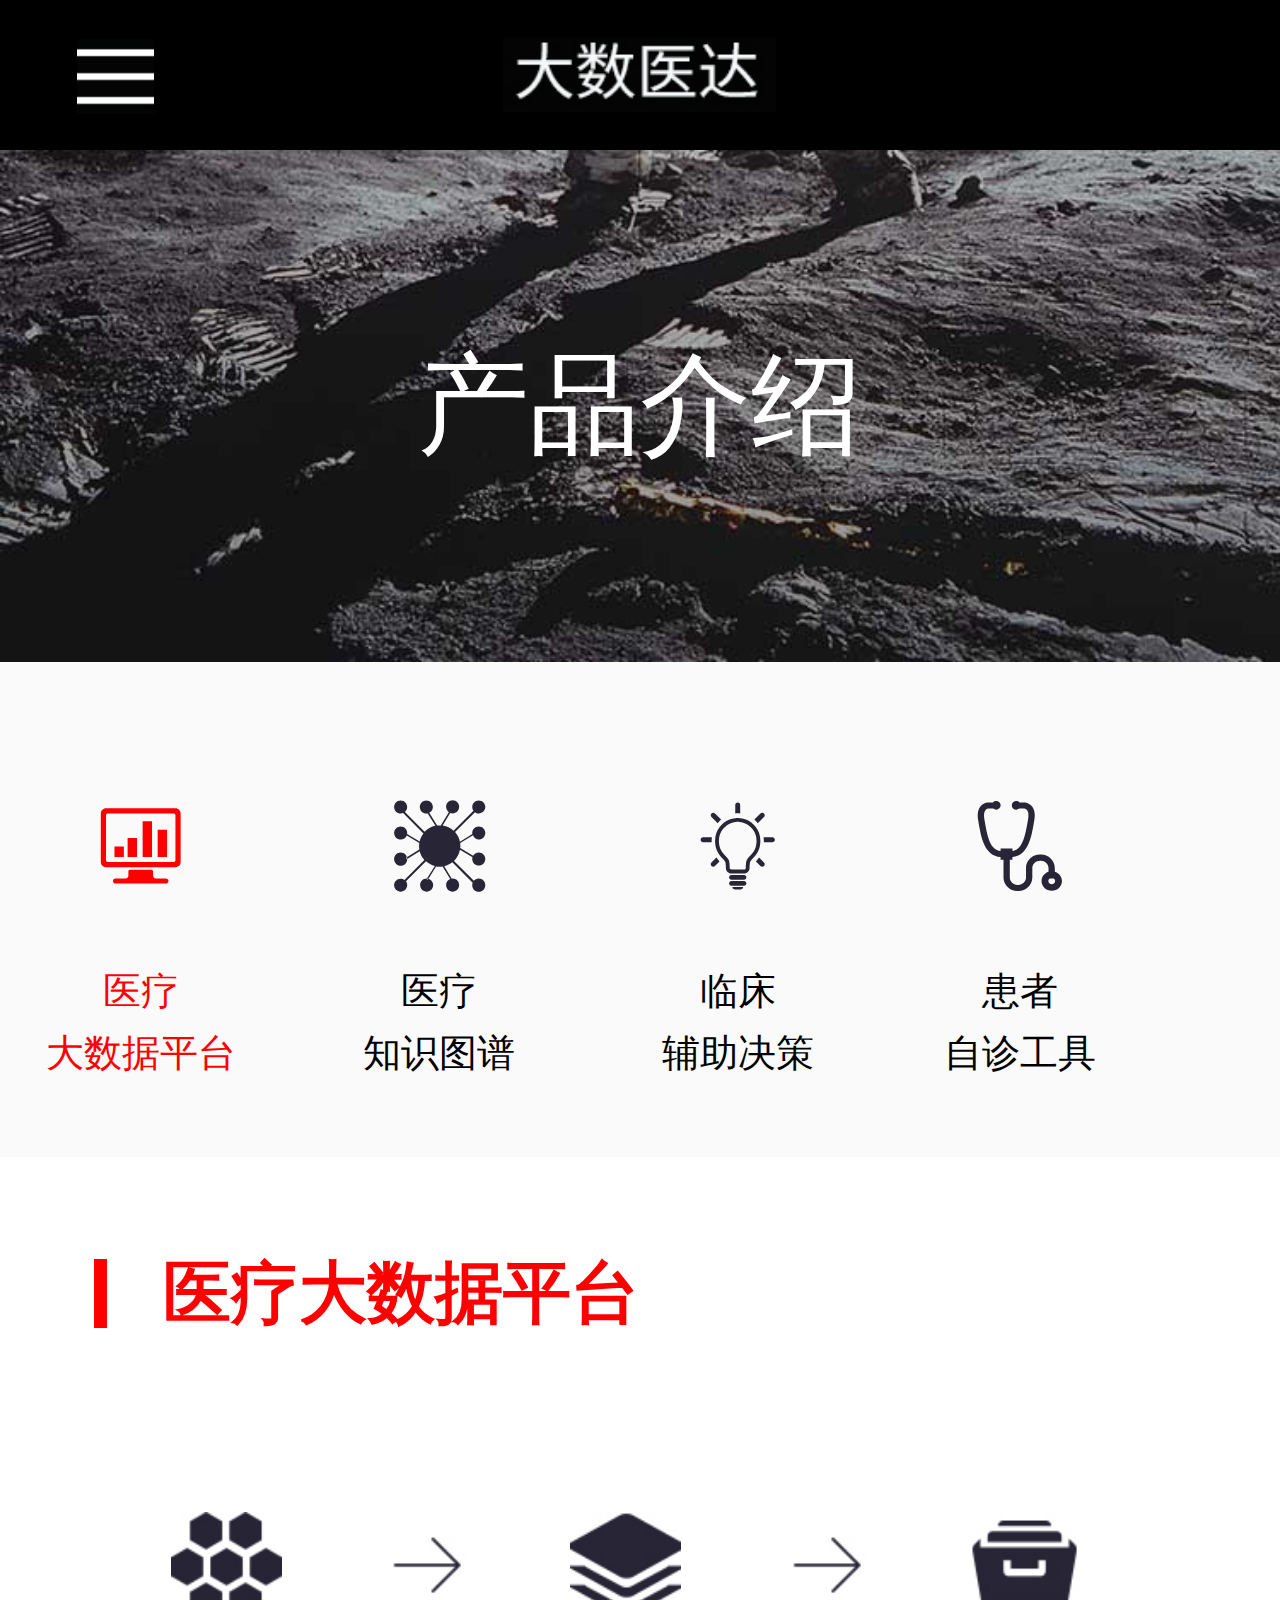
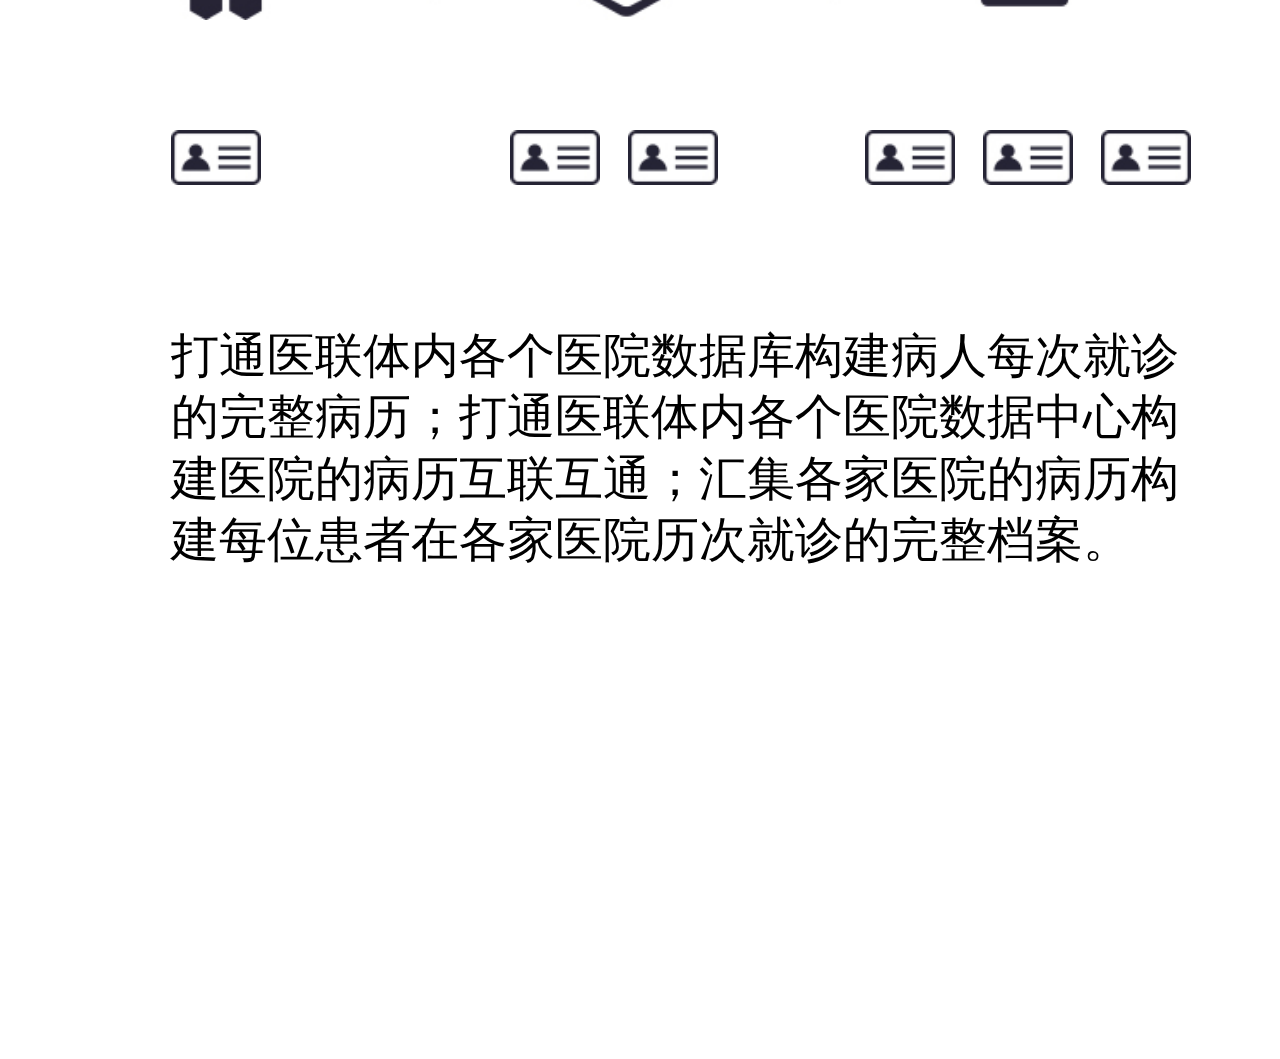
==== index2.html @ e1afa63d "aa" ====
<!DOCTYPE HTML>
<html>
<head>
<meta charset="utf-8">
<meta name="viewport" content="width=device-width, initial-scale=1.0, maximum-scale=1.0, user-scalable=0">
<meta name="apple-mobile-web-app-capable" content="yes">
<meta name="apple-mobile-web-app-status-bar-style" content="black">
<title>大数医达</title>
<link rel="stylesheet" href="css/swiper.min.css">
<link rel="stylesheet" href="css/index1.css" />
<script src="js/swiper.min.js"></script>
<script>
	(function(win,doc){
		win.addEventListener('resize',setFont,false);
		setFont();
		function setFont(){
			doc.documentElement.style.fontSize=doc.documentElement.clientWidth/75+'px';
		};
	})(window,document)
	window.onload=function(){
		var swiper = new Swiper('.swiper-container', {
        pagination: '.swiper-pagination',
        paginationClickable: true
		});
		var oSwip=document.getElementById("swip");
		var aDiv=oSwip.getElementsByTagName("div");
		var aA=document.getElementsByTagName("a");
		var oUl=document.getElementById('red');
		var aLi=oUl.getElementsByTagName('li');
		
		var oMenu=document.getElementById('menu');
		
		 for (var i = 0; i < aDiv.length; i++) {
			aDiv[i].index = i;
			aDiv[i].onmouseover = function() {
				for (var i = 0; i < aDiv.length; i++) {
					aLi[i].className = '';
					aA[i].className = '';
				}
				aLi[this.index].className = 'col';
				aA[this.index].className = 'active';
			};
		}
	};
</script>
</head>

<body>
    <!--标头-->
	<header>
    	<div class="menu" id="menu"></div>
        <div class="logo"></div>
    </header>
    <!--图片-->
    <section class="banner">产品介绍</section>
    <!--svg-->
    <section class="svg">
    	<ul id="red">
        	<li class="col">
                <a href="javascript:;" class="active">
                    <svg  class="intr-svg" viewBox="0 0 595.3 841.9">
                        <style type="text/css">
                            .st0{fill-rule:evenodd;clip-rule:evenodd;fill:#272536;color:#272536;}
                        </style>
                        <g>
                            <path class="st0" d="M407.7,650.2c0-8.6-6.2-15.6-13.8-15.6H200.1c-7.6,0-13.8,7-13.8,15.6v38.9c0,12.9-10.5,23.3-23.3,23.3H71.2
                                                c-12.9,0-23.3,10.5-23.3,23.3v0c0,12.9,10.5,23.3,23.3,23.3h451.6c12.9,0,23.3-10.5,23.3-23.3v0c0-12.9-10.5-23.3-23.3-23.3h-91.7
                                                c-12.9,0-23.3-10.5-23.3-23.3V650.2L407.7,650.2L407.7,650.2 M608.3,82.9H-14.3c-25.8,0-46.7,20.9-46.7,46.7v435.8
                                                c0,25.8,20.9,46.7,46.7,46.7h622.6c25.8,0,46.7-20.9,46.7-46.7V129.6C655,103.8,634.1,82.9,608.3,82.9L608.3,82.9L608.3,82.9
                                                 M608.3,549.8c0,8.6-7,15.6-15.6,15.6H1.3c-8.6,0-15.6-7-15.6-15.6V145.1c0-8.6,7-15.6,15.6-15.6h591.5c8.6,0,15.6,7,15.6,15.6
                                                V549.8L608.3,549.8L608.3,549.8 M448.8,520h84.2V274.8h-84.2V520L448.8,520L448.8,520 M314.1,520h84.2V199.4h-84.2V520L314.1,520
                                                L314.1,520 M61.5,520h84.2v-94.3H61.5V520L61.5,520L61.5,520 M179.4,520h84.2V350.3h-84.2V520L179.4,520L179.4,520 M179.4,520
                                                L179.4,520z"></path>
                        </g>
                        
                    </svg>
                </a>
                <p>医疗</p>
                <p>大数据平台</p>
            </li>
            <li class="">
                <a href="javascript:;" style="margin:0 17px" class="">
                    <svg version="1.1" class="intr-svg" x="0px" y="0px" viewBox="0 0 595.3 841.9" style="enable-background:new 0 0 595.3 841.9;" xml:space="preserve">
						<style type="text/css">
                            .st0{fill:#272536;color:#272536;}
                        </style>
                        <g>
                            <path class="st0" d="M179.7,713.9c-32.7,0-58.6,25.9-58.6,58.6c0,32.7,25.9,58.6,58.6,58.6s58.6-25.9,58.6-58.6
                                C238.3,741.1,212.4,713.9,179.7,713.9L179.7,713.9z M647.2,363.6c32.7,0,58.6-25.9,58.6-58.6s-25.9-58.6-58.6-58.6
                                c-32.7,0-58.6,25.9-58.6,58.6c0,4.1,0,6.8,1.4,9.5l-111.8,68.2c-6.8-32.7-21.8-61.3-43.6-85.9l178.6-178.6
                                c9.5,6.8,21.8,10.9,34.1,10.9c32.7,0,58.6-25.9,58.6-58.6c0-31.4-25.9-57.2-58.6-57.2c-32.7,0-58.6,25.9-58.6,58.6
                                c0,12.3,4.1,24.5,10.9,34.1L421,284.5c-27.3-24.5-60-40.9-98.1-46.3L391,125c6.8,2.7,13.6,4.1,21.8,4.1c32.7,0,58.6-25.9,58.6-58.6
                                s-25.9-58.6-58.6-58.6s-58.6,25.9-58.6,58.6c0,19.1,9.5,36.8,24.5,47.7l-72.2,118.6c-4.1,0-6.8,0-10.9,0c-6.8,0-13.6,0-21.8,1.4
                                l-70.9-114.5c19.1-9.5,32.7-30,32.7-51.8c0-32.7-25.9-58.6-58.6-58.6s-58.6,25.9-58.6,58.6s25.9,58.6,58.6,58.6
                                c4.1,0,8.2,0,12.3-1.4l69.5,111.8c-38.2,6.8-72.2,27.3-98.1,53.2L-15.2,115.5C-3,104.6,5.2,89.6,5.2,71.9
                                c0-32.7-27.3-58.6-58.6-58.6c-32.7,0-58.6,25.9-58.6,58.6s25.9,58.6,58.6,58.6c8.2,0,15-1.4,21.8-4.1L151.1,309
                                c-16.4,20.4-28.6,45-34.1,72.2L3.9,313.1l0,0c0-2.7,1.4-5.5,1.4-8.2c0-32.7-25.9-58.6-58.6-58.6s-58.6,25.9-58.6,58.6
                                s25.9,58.6,58.6,58.6c24.5,0,45-15,54.5-36.8l113.1,68.2c-1.4,9.5-2.7,17.7-2.7,27.3c0,10.9,1.4,21.8,2.7,31.4L-5.5,527.1l6.8,12.3
                                L117,468.5c8.2,30,21.8,55.9,42.3,79.1L-19.3,726.1c-9.5-6.8-21.8-10.9-34.1-10.9c-32.7,0-58.6,25.9-58.6,58.6
                                c0,31.4,25.9,57.2,58.6,57.2s58.6-25.9,58.6-58.6c0-12.3-4.1-24.5-10.9-34.1l179.9-179.9c21.8,20.4,49.1,34.1,79.1,42.3
                                l-73.6,117.9l10.9,6.8l73.6-120.6c10.9,1.4,20.4,2.7,31.4,2.7c9.5,0,19.1-1.4,27.3-2.7L391,718c-21.8,8.2-36.8,30-36.8,54.5
                                c0,32.7,25.9,58.6,58.6,58.6s58.6-25.9,58.6-58.6c0-32.7-25.9-58.6-58.6-58.6c-2.7,0-5.5,0-8.2,1.4l0,0l-66.8-113.1
                                c27.3-6.8,51.8-17.7,72.2-34.1l182.6,182.7c-2.7,6.8-4.1,15-4.1,21.8c0,32.7,25.9,58.6,58.6,58.6c32.7,0,58.6-25.9,58.6-58.6
                                c0-32.7-25.9-58.6-58.6-58.6c-17.7,0-32.7,8.2-43.6,20.4L425,555.8c27.3-25.9,46.3-60,53.2-99.5L591.3,523c-1.4,5.5-2.7,9.5-2.7,15
                                c0,32.7,25.9,58.6,58.6,58.6c32.7,0,58.6-25.9,58.6-58.6c0-32.7-25.9-58.6-58.6-58.6c-21.8,0-40.9,12.3-50.4,30l-115.9-69.5
                                c1.4-6.8,1.4-13.6,1.4-20.4c0-8.2-1.4-16.4-1.4-24.5l114.5-69.5C603.6,348.6,624.1,363.6,647.2,363.6L647.2,363.6z M-53.4,598
                                c32.7,0,58.6-25.9,58.6-58.6c0-32.7-25.9-58.6-58.6-58.6s-58.6,25.9-58.6,58.6C-112,570.7-86.1,598-53.4,598L-53.4,598z"></path>
                        </g>
                    </svg>
                </a>
                <p>医疗</p>
                <p>知识图谱</p>
            </li>
            <li class="">
                <a href="javascript:;" class="">
                    <svg version="1.1" class="intr-svg" viewBox="0 0 595.3 841.9">
                        <style type="text/css">
                            .st0{fill-rule:evenodd;clip-rule:evenodd;fill:#272536;color:#272536;}
                        </style>
                        <g>
                            <path class="st0" d="M117.6,216.9c9.2-11.7,19.4-22.5,30.5-32.2c0,0,0,0,0,0l-55.2-55.2c-8.7-8.7-22.7-8.7-31.4,0
                                            c-8.7,8.7-8.7,22.7,0,31.4L117.6,216.9L117.6,216.9L117.6,216.9z M297,128.1c0.2,0,0.4,0,0.6,0c7.3,0,14.5,0.5,21.5,1.2
                                            c0,0,0,0,0,0V54.6C319.2,43,310.6,33,299,32c-13.2-1.1-24.1,9.2-24.1,22.1v75.1c0,0,0,0,0,0c7.1-0.7,14.3-1.2,21.5-1.2
                                            C296.6,128.1,296.8,128.1,297,128.1L297,128.1L297,128.1z M476.6,216.8l56-56c8.7-8.7,8.7-22.7,0-31.4c-8.6-8.7-22.7-8.7-31.4,0
                                            l-55.2,55.2c0,0,0,0,0,0C457.1,194.4,467.3,205.2,476.6,216.8L476.6,216.8L476.6,216.8z M63,374.3c0-10.7,0.9-21.2,2.1-31.6
                                            c0,0,0,0,0,0h-78.9c-12.2,0-22.2,9.9-22.2,22.2c0,12.3,9.9,22.2,22.2,22.2h77.1c0,0,0,0,0,0C63.1,382.9,63,378.6,63,374.3L63,374.3
                                            L63,374.3z M607.9,342.7H529c0,0,0,0,0,0c1.3,10.4,2.1,20.8,2.1,31.6c0,4.3-0.1,8.6-0.2,12.8c0,0,0,0,0,0h76.5
                                            c11.6,0,21.6-8.7,22.6-20.2C631.1,353.8,620.8,342.7,607.9,342.7L607.9,342.7L607.9,342.7z M488.2,524.7c-9,13.2-18.6,24.7-27.7,35
                                            c0,0,0,0,0,0l40.6,40.6c8.7,8.7,22.8,8.7,31.4,0c8.7-8.7,8.7-22.7,0-31.4L488.2,524.7L488.2,524.7L488.2,524.7z M61.5,569
                                            c-8.7,8.7-8.7,22.7,0,31.4c8.7,8.7,22.8,8.7,31.4,0l40.6-40.7c0,0,0,0,0,0c-9.2-10.3-18.7-21.7-27.7-34.9c0,0,0,0,0,0L61.5,569
                                            L61.5,569L61.5,569z M500.3,374.3c0-46-15.3-88.6-41.2-122.7c-22.7-30-53.4-53.4-89.1-67.2l0.2-1l-15.2-4.5
                                            c-11.8-3.4-24-5.8-36.5-7.1l-1.8-0.2h-0.1l-0.1,0c-6.1-0.6-12.4-1-19.1-1h-1c-6.6,0-13,0.4-19.1,1l-0.1,0l-1.8,0.2
                                            c-12.4,1.3-24.6,3.7-36.4,7.1l-14.7,4.3l0.2,1c-35.8,13.8-66.8,37.3-89.6,67.4c-25.8,34.1-41.1,76.7-41.1,122.7
                                            c0,33,5.7,60.2,14.6,82.6c13.3,33.7,33.7,56.4,50,73.7c8.2,8.6,15.4,16,20.3,22.2c5,6.3,7.4,11.2,8.1,15.1
                                            c3.6,18.9,3.9,42.6,3.9,48.7v1.7c0,27.3,22.1,49.3,49.3,49.3h114c27.3,0,49.3-22.1,49.3-49.3v-1.7c0-6,0.4-29.8,3.9-48.7
                                            c0.5-2.6,1.6-5.6,3.9-9.3c3.9-6.4,11.3-14.3,20.4-23.9c13.7-14.4,31.1-32.5,44.9-58.2C490.4,450.9,500.3,417.6,500.3,374.3
                                            L500.3,374.3L500.3,374.3z M453.7,444.3c-10.9,27.5-27.2,46.1-43,62.7c-7.9,8.3-15.6,16.1-22.3,24.6c-6.6,8.5-12.6,18.1-14.9,30
                                            c-4.3,23.2-4.5,48-4.5,55.1v1.6c0,8.2-6.7,14.9-14.9,14.9H240c-4.2,0-7.8-1.6-10.6-4.4c-2.7-2.7-4.3-6.3-4.3-10.5
                                            c0-0.2,0-0.8,0-1.7c0-7.2-0.2-31.9-4.5-55c-1.5-7.8-4.7-14.9-8.5-21.1c-6.9-10.9-15.6-19.9-24.7-29.5
                                            c-13.7-14.3-28.2-29.7-39.5-50.7c-11.3-21-19.6-47.8-19.6-86c0-38.4,12.7-73.6,34.2-101.9c21.5-28.4,51.7-49.8,86.5-60.2l4.3-1.3
                                            c8.4-2.2,17.1-3.9,25.9-4.8h0.1l1.6-0.2c5.2-0.5,10.3-0.8,15.3-0.9l0.9,0.1l0.9-0.1c5,0,10.1,0.3,15.3,0.8h-0.1l1.7,0.2h0
                                            c8.9,0.9,17.5,2.6,25.9,4.8l4.4,1.3c34.9,10.4,65.1,31.8,86.5,60.2c21.4,28.4,34.1,63.6,34.1,101.9
                                            C465.8,403.4,460.9,425.9,453.7,444.3L453.7,444.3L453.7,444.3z M318.4,171.8L318.4,171.8L318.4,171.8L318.4,171.8z M275.6,171.8
                                            L275.6,171.8C275.6,171.8,275.6,171.8,275.6,171.8L275.6,171.8L275.6,171.8z M353.6,681.2H240.5c-11.7,0-21.2,9.5-21.2,21.2
                                            c0,11.7,9.5,21.2,21.2,21.2h113.1c11.7,0,21.2-9.5,21.2-21.2C374.8,690.6,365.3,681.2,353.6,681.2L353.6,681.2z M353.6,734.7H241
                                            c-11.9,0-22,9.8-21.7,21.7c0.3,11.5,9.7,20.7,21.2,20.7h113.1c11.7,0,21.2-9.5,21.2-21.2C374.8,744.2,365.3,734.7,353.6,734.7
                                            L353.6,734.7z M306.9,788.6h-58.2c0,0,0,0,0,0c0,0.6-0.1,1.2-0.1,1.9c0,11.7,18,21.2,34.6,21.2h27.6c16.7,0,34.6-9.5,34.6-21.2
                                            c0-0.7-0.1-1.3-0.1-1.9c0,0,0,0,0,0H306.9L306.9,788.6L306.9,788.6z"></path>
                        </g>
                    </svg>
                </a>
                <p class="">临床</p>
                <p class="">辅助决策</p>
            </li>
            <li class="">
                <a href="javascript:;" class="">
                    <svg class="intr-svg" viewBox="0 0 595.3 841.9">
                        <style type="text/css">
                            .st0{fill-rule:evenodd;clip-rule:evenodd;fill:#272536;color:#272536;}
                        </style>
                        <g>
                            <path class="st0" d="M611.7,651.5v-32.6c0-66.4-56.2-120.5-125.2-120.5h-8.1c-69,0-125.2,54.1-125.2,120.5v85.5
                                            c0,36.4-30.8,66.1-68.6,66.1h-8.1c-37.8,0-68.6-29.6-68.6-66.1V544.3h23.4V520c141.1-12.6,170.1-178.6,191.3-300.6
                                            c1.7-9.6,3.3-19,5-28.2c9.9-54.9,2.6-97.4-21.9-126.3c-26.9-31.8-63.4-33.9-67.5-34l-43.6,0c-7.2-7.3-17.4-12-28.8-12
                                            c-22,0-39.8,17.1-39.8,38.3c0,21.1,17.8,38.3,39.8,38.3c10.4,0,19.7-3.9,26.8-10.1h43.9c1.6,0.2,15.2,2,25.3,14
                                            c13.5,15.9,16.9,44.5,10.1,82.6c-1.7,9.3-3.3,18.8-5,28.5c-23.8,136.7-49.2,242.8-135.5,254.8v-22h-106v22.6
                                            C35.2,457.1,9.2,349.6-15,210.4c-1.7-9.7-3.4-19.3-5-28.5c-6.8-37.6-3.5-65.9,9.5-82c10.3-12.7,24.4-14.5,25.9-14.6h43.9
                                            c7.1,6.2,16.4,10.1,26.8,10.1c22,0,39.7-17.1,39.7-38.3C125.8,36,108,18.9,86,18.9c-11.3,0-21.5,4.6-28.8,12H14.6l-0.9,0
                                            C9.6,31-27,33.1-53.8,64.9c-24.4,28.9-31.8,71.4-21.9,126.3c1.7,9.2,3.3,18.6,5,28.2c21.5,123.3,50.8,291.7,196.1,300.9v23.9h26.1
                                            v160.2c0,66.4,56.2,120.5,125.2,120.5h8.1c69,0,125.2-54.1,125.2-120.5v-85.5c0-36.4,30.8-66.1,68.6-66.1h8.1
                                            c37.8,0,68.6,29.6,68.6,66.1V652c-36.3,11.7-62.6,44.6-62.6,83.5c0,48.7,41,88.1,91.5,88.1c50.6,0,91.5-39.4,91.5-88.1
                                            C675.7,696.1,648.8,662.8,611.7,651.5L611.7,651.5 M584.1,764.7c-16.7,0-30.3-13-30.3-29.1c0-9.6,4.9-18,12.3-23.3h36
                                            c7.4,5.3,12.3,13.7,12.3,23.3C614.4,751.7,600.9,764.7,584.1,764.7L584.1,764.7 M584.1,764.7L584.1,764.7z"></path>
                        </g>
                    </svg>
                </a>
               <p class="">患者</p>
                <p class="">自诊工具</p> 
            </li>
        </ul>
    </section>
    <!--结尾-->
    <footer>
    	<div class="swiper-container">
        	<div id="swip" class="swiper-wrapper">
            	<div class="swiper-slide">
                	<h3>医疗大数据平台</h3>
                    <ul class="swipul swipult1">
                    	<li class="i1 swipli"></li>
                        <li class="i2 swipli"></li>
                        <li class="i3 swipli"></li>
                        <li class="i2 swipli"></li>
                        <li class="i4 swipli"></li>
                    </ul>
                    <ul class="swipul swipult2">
                    	<li class="i5 r1"></li>
                        <li class="i5 r"></li>
                        <li class="i5 r2"></li>
                        <li class="i5 r"></li>
                        <li class="i5 r"></li>
                        <li class="i5"></li>
                    </ul>
                    <p class="swipp">打通医联体内各个医院数据库构建病人每次就诊的完整病历；打通医联体内各个医院数据中心构建医院的病历互联互通；汇集各家医院的病历构建每位患者在各家医院历次就诊的完整档案。</p>
                </div>
                <div class="swiper-slide">Slide 2</div>
                <div class="swiper-slide">Slide 3</div>
                <div class="swiper-slide">Slide 4</div>
            </div>
        </div>
    </footer>
</body>
</html>
---- css/index1.css ----
*{
	padding:0;
	margin:0;
	list-style: none;
	text-decoration: none;
}
img{
	display: block;
	width:100%;
}
i{
	font-style: normal;
}
input{
	outline-style: none;
}
.clearfix:after{
	content: "";
	display: block;
	clear: both;
}
/*头部*/
header{
	width:75rem;
	height:8.8rem;
	background:black;
	position:relative;
}
.menu{
	width:4.5rem;
	height:4.4rem;
	background:url(../img/gongneng.png) no-repeat;
	background-size:4.5rem 4.4rem;
	position:absolute;
	left:4.5rem;
	top:2.3rem;
}
.logo{
	width:16rem;
	height:4.4rem;
	background:url(../img/dashu.png) no-repeat;
	background-size:16rem 4.4rem;
	position:absolute;
	left:50%;
	top:50%;
	transform: translate(-50%,-50%);			
}
/*banner*/
.banner{
	width:75rem;
	height:30rem;
	background:url(../img/banner.jpg) bottom no-repeat;
	background-size:75rem 80rem;
	font-size:6.5rem;
	color:#FFF;
	line-height:30rem;
	text-align:center;
}
/*svg*/
.svg{
	width:75rem;
	height:29rem;
	background:#fafafa;
	overflow: hidden;	
}
.svg ul{
	overflow: hidden;
	padding-top:8rem;	
}
.svg ul li{
	float:left;	
	text-align:center;
	font-size:2.2rem;
}
p{
	height:3.6rem;
	line-height:3.6rem;	
}
.active .intr-svg .st0 {
	fill:red;
}
.col{
	color:red;	
}
.intr-svg {
	width: 16.5rem;
	height: 5.5rem;
	margin-bottom: 3.5rem;
}
/*尾巴*/
.swiper-container {
	width: 75rem;
	height: 82rem;
	padding-top:6rem;
	overflow:hidden;
}
.swiper-slide {
	background: #fff;
	
	/* Center slide text vertically */
   /* display: -webkit-box;
	display: -ms-flexbox;
	display: -webkit-flex;
	display: flex;
	-webkit-box-pack: center;
	-ms-flex-pack: center;
	-webkit-justify-content: center;
	justify-content: center;
	-webkit-box-align: center;
	-ms-flex-align: center;
	-webkit-align-items: center;
	align-items: center;*/
}
h3{
	height:4rem;
	line-height:4rem;
	border-left:0.8rem solid red;
	margin-left:5.5rem;	
	font-size:4rem;
	color:red;
	padding-left:3.3rem;
}
.swipul{
	margin-left:10rem;
	overflow:hidden;
}
.swipult1{
	margin-top:10.8rem;
}
.swipult2{
	margin-top:6.5rem;
}
.i1{
	background:url(../img/i1.png) no-repeat;
	
}
.i2{
	background:url(../img/i2.png) no-repeat;
}
.i3{
	background:url(../img/i3.png) no-repeat;
}
.i4{
	background:url(../img/i4.png) no-repeat;
}
.i5{
	width:5.3rem;
	height:3.2rem;
	background:url(../img/i5.png) no-repeat;
	background-size:5.3rem 3.2rem;
	float:left;
	padding-left:0.6rem;
}
.swipli{
	width:6.5rem;
	height:6.3rem;
	float:left;	
	padding-right:5.2rem;
	background-size:6.5rem 6.3rem;	
}
.r{
	padding-right:1rem;	
}
.r1{
	padding-right:14rem;	
}
.r2{
	padding-right:8rem;	
}
.swipp{
	margin-left:10rem;
	margin-top:8.2rem;
	font-size:2.8rem;
	width:59.6rem;
}
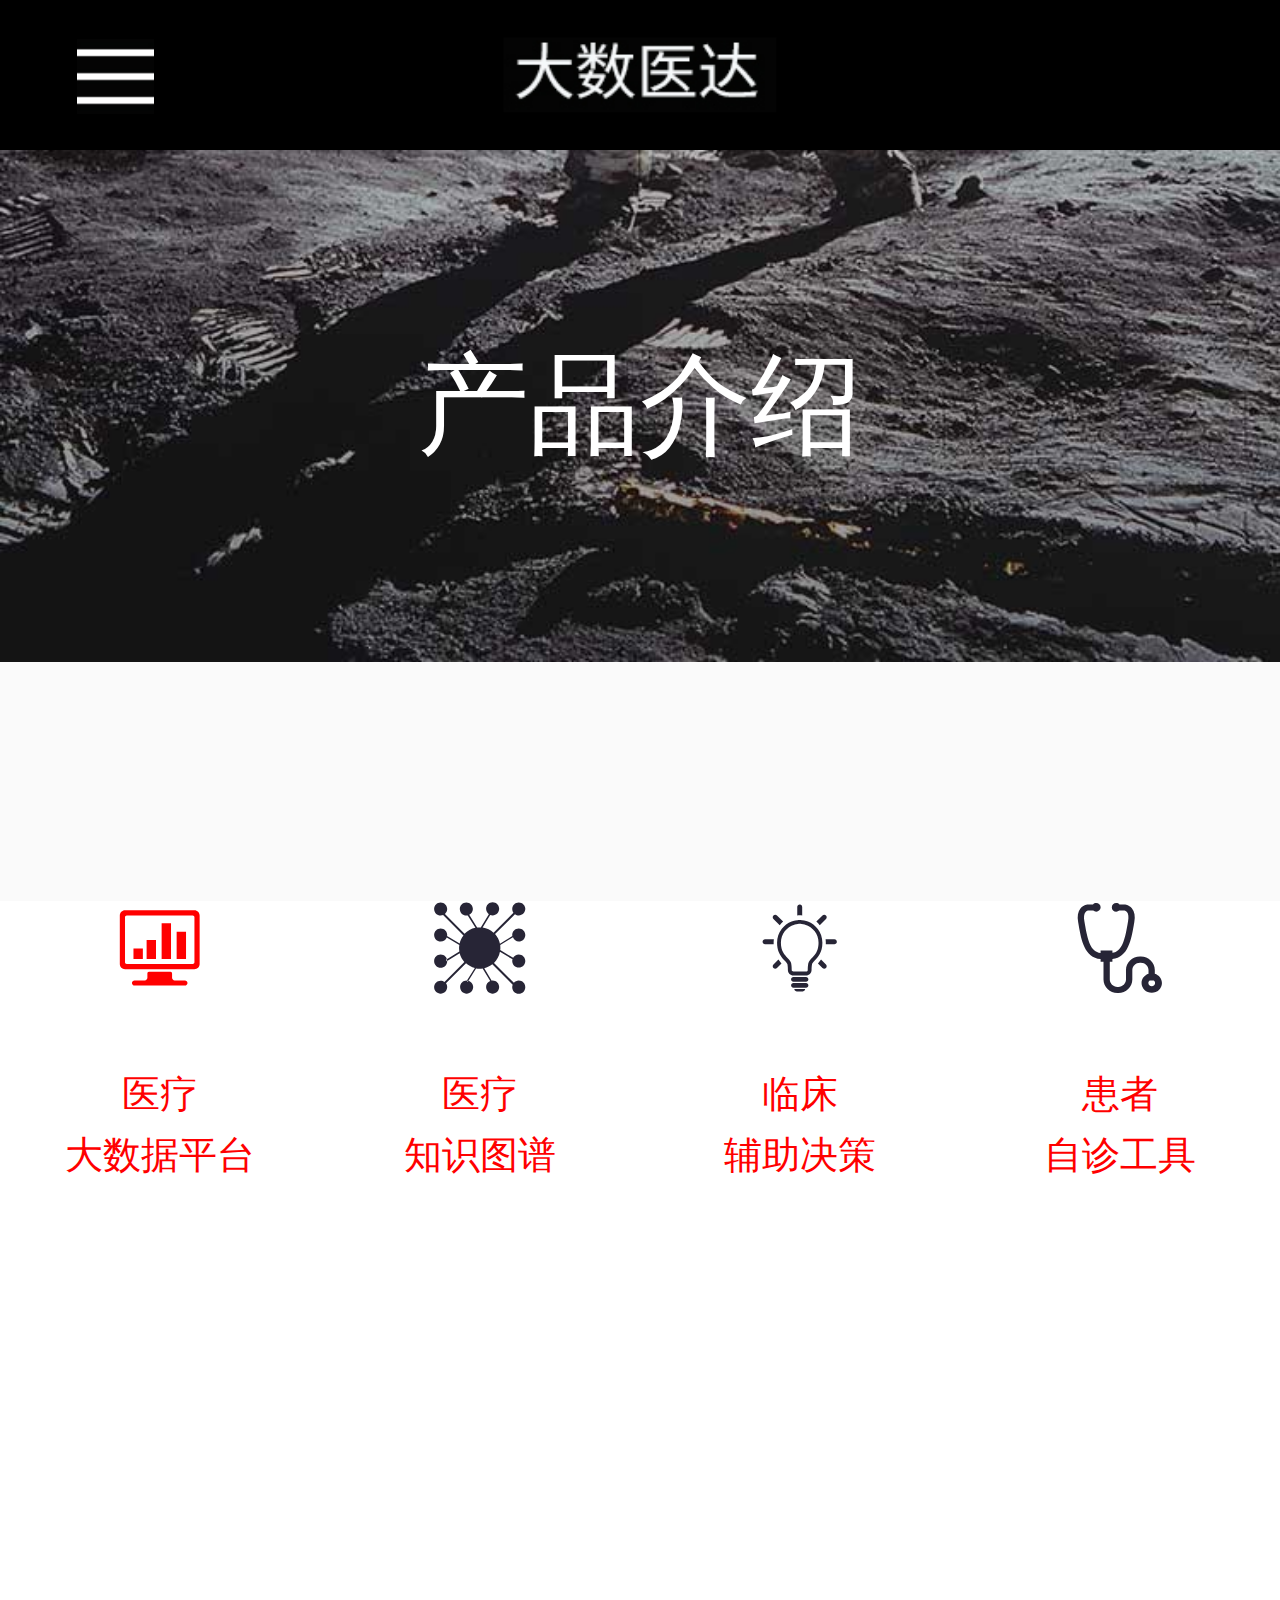
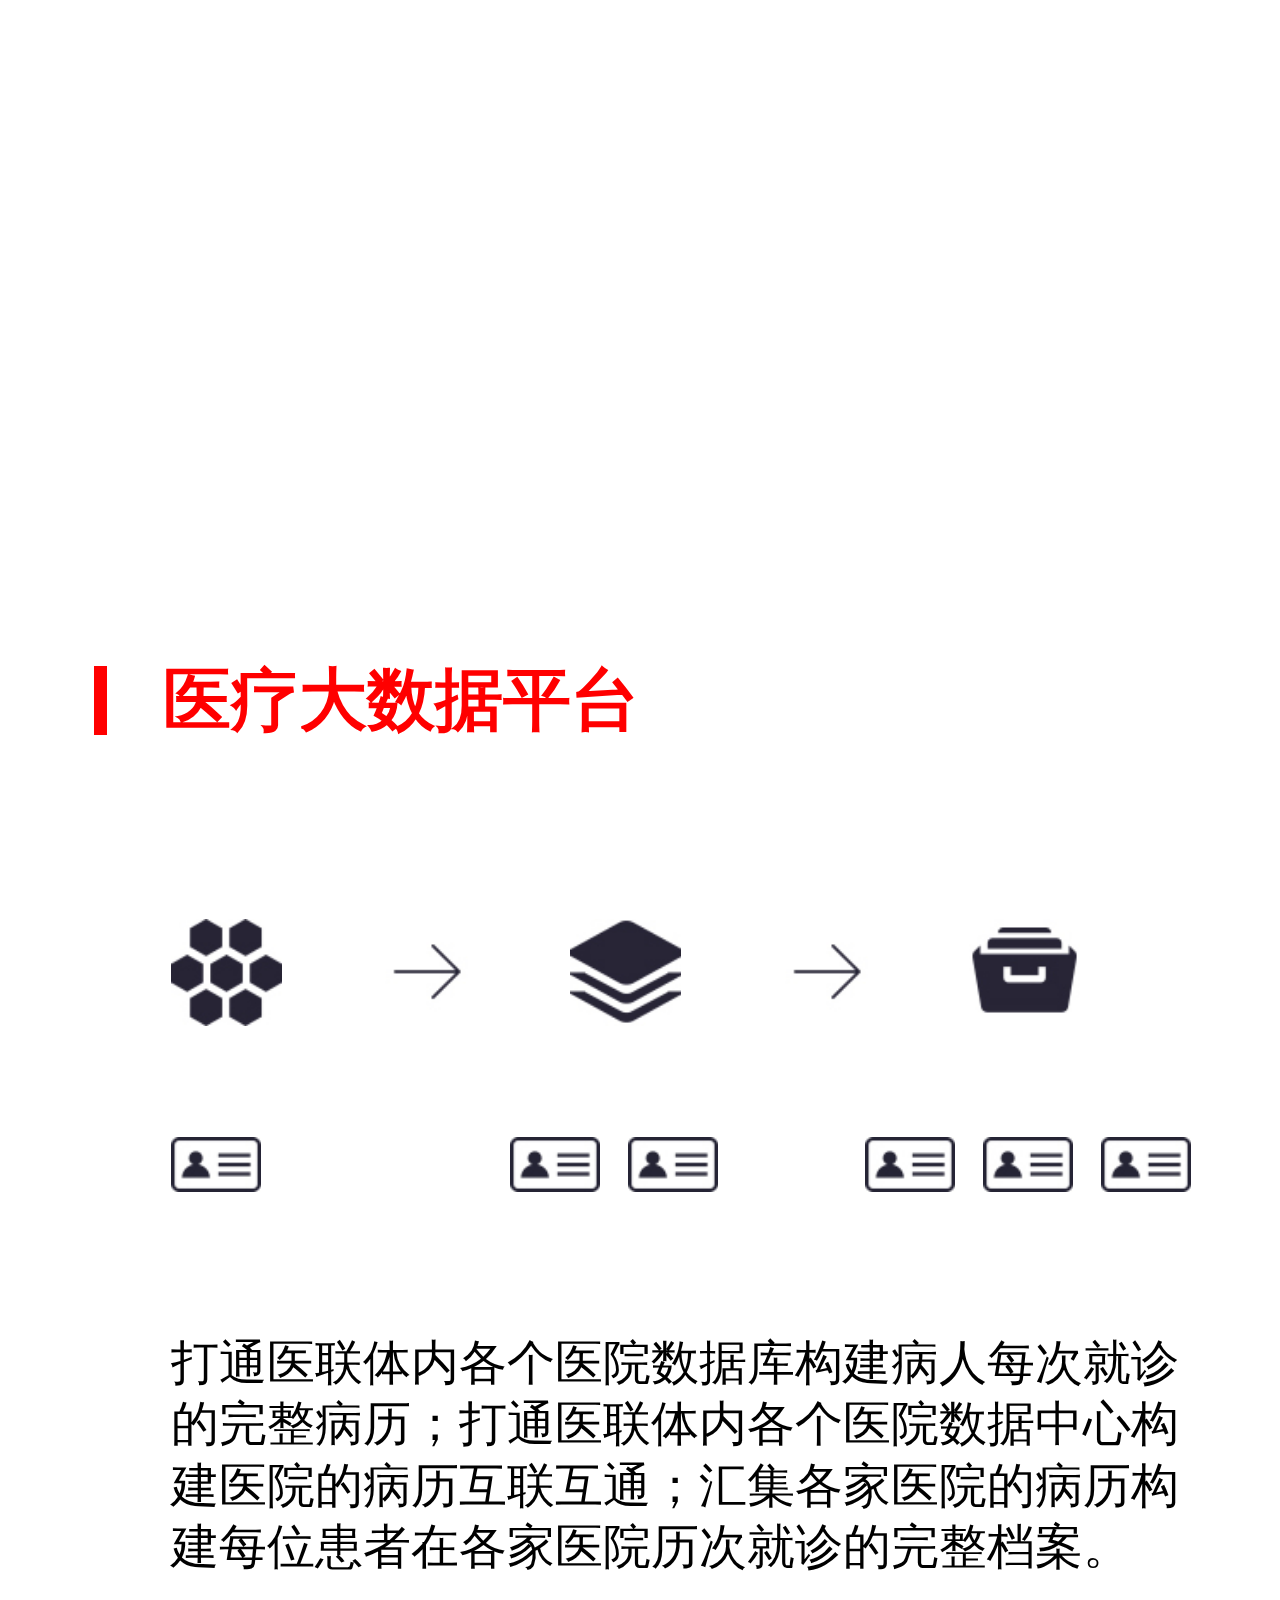
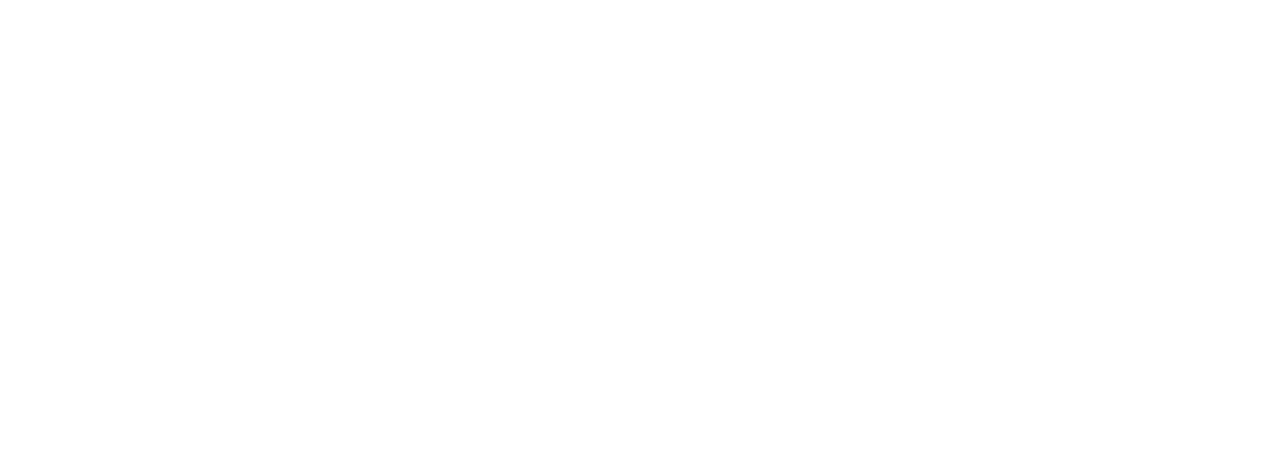
==== commit aeeaef59: "aa" ====
--- a/index2.html
+++ b/index2.html
@@ -9,6 +9,7 @@
 <link rel="stylesheet" href="css/swiper.min.css">
 <link rel="stylesheet" href="css/index1.css" />
 <script src="js/swiper.min.js"></script>
+<script src="js/jquery.min.js"></script>
 <script>
 	(function(win,doc){
 		win.addEventListener('resize',setFont,false);
@@ -18,29 +19,23 @@
 		};
 	})(window,document)
 	window.onload=function(){
-		var swiper = new Swiper('.swiper-container', {
-        pagination: '.swiper-pagination',
-        paginationClickable: true
-		});
-		var oSwip=document.getElementById("swip");
-		var aDiv=oSwip.getElementsByTagName("div");
-		var aA=document.getElementsByTagName("a");
-		var oUl=document.getElementById('red');
-		var aLi=oUl.getElementsByTagName('li');
-		
-		var oMenu=document.getElementById('menu');
-		
-		 for (var i = 0; i < aDiv.length; i++) {
-			aDiv[i].index = i;
-			aDiv[i].onmouseover = function() {
-				for (var i = 0; i < aDiv.length; i++) {
-					aLi[i].className = '';
-					aA[i].className = '';
+		var swiper1 = new Swiper('#swiper-container1', {
+        watchSlidesProgress : true,
+		watchSlidesVisibility : true,
+		slidesPerView : 4,
+		onTap: function(){
+			swiper2.slideTo(swiper1.clickedIndex)
+		}
+		})
+		var swiper2 = new Swiper('#swiper-container2',{
+		onSlideChangeStart: function(){
+					updateNavPosition()
 				}
-				aLi[this.index].className = 'col';
-				aA[this.index].className = 'active';
-			};
-		}
+		})
+		function updateNavPosition(){
+				$('#swiper-container1 .active').removeClass('active')
+				var activeNav = $('#swiper-container1 .swiper-slide').eq(swiper2.activeIndex).addClass('active');
+			}
 	};
 </script>
 </head>
@@ -54,14 +49,14 @@
     <!--图片-->
     <section class="banner">产品介绍</section>
     <!--svg-->
-    <section class="svg">
-    	<ul id="red">
-        	<li class="col">
+    <section class="svg swiper-container" id="swiper-container1"">
+    	<ul class="swiper-wrapper">
+        	<li class="swiper-slide">
                 <a href="javascript:;" class="active">
                     <svg  class="intr-svg" viewBox="0 0 595.3 841.9">
-                        <style type="text/css">
+                      <!-- <style type="text/css">
                             .st0{fill-rule:evenodd;clip-rule:evenodd;fill:#272536;color:#272536;}
-                        </style>
+                        </style>-->
                         <g>
                             <path class="st0" d="M407.7,650.2c0-8.6-6.2-15.6-13.8-15.6H200.1c-7.6,0-13.8,7-13.8,15.6v38.9c0,12.9-10.5,23.3-23.3,23.3H71.2
                                                 c-12.9,0-23.3,10.5-23.3,23.3v0c0,12.9,10.5,23.3,23.3,23.3h451.6c12.9,0,23.3-10.5,23.3-23.3v0c0-12.9-10.5-23.3-23.3-23.3h-91.7
@@ -71,15 +66,15 @@
                                                 V549.8L608.3,549.8L608.3,549.8 M448.8,520h84.2V274.8h-84.2V520L448.8,520L448.8,520 M314.1,520h84.2V199.4h-84.2V520L314.1,520
                                                 L314.1,520 M61.5,520h84.2v-94.3H61.5V520L61.5,520L61.5,520 M179.4,520h84.2V350.3h-84.2V520L179.4,520L179.4,520 M179.4,520
                                                 L179.4,520z"></path>
-                        </g>
-                        
-                    </svg>
-                </a>
-                <p>医疗</p>
-                <p>大数据平台</p>
-            </li>
-            <li class="">
-                <a href="javascript:;" style="margin:0 17px" class="">
+                                                
+                        </g>
+                        <p class="col">医疗</p>
+                        <p class="col">大数据平台</p>
+                    </svg>
+                </a>
+            </li>
+            <li class="swiper-slide">
+                <a href="javascript:;" class="">
                     <svg version="1.1" class="intr-svg" x="0px" y="0px" viewBox="0 0 595.3 841.9" style="enable-background:new 0 0 595.3 841.9;" xml:space="preserve">
 						<style type="text/css">
                             .st0{fill:#272536;color:#272536;}
@@ -106,12 +101,13 @@
                                 c1.4-6.8,1.4-13.6,1.4-20.4c0-8.2-1.4-16.4-1.4-24.5l114.5-69.5C603.6,348.6,624.1,363.6,647.2,363.6L647.2,363.6z M-53.4,598
                                 c32.7,0,58.6-25.9,58.6-58.6c0-32.7-25.9-58.6-58.6-58.6s-58.6,25.9-58.6,58.6C-112,570.7-86.1,598-53.4,598L-53.4,598z"></path>
                         </g>
-                    </svg>
-                </a>
-                <p>医疗</p>
-                <p>知识图谱</p>
-            </li>
-            <li class="">
+                        <p class="col">医疗</p>
+                        <p class="col">知识图谱</p>
+                    </svg>
+                </a>
+                
+            </li>
+            <li class="swiper-slide">
                 <a href="javascript:;" class="">
                     <svg version="1.1" class="intr-svg" viewBox="0 0 595.3 841.9">
                         <style type="text/css">
@@ -147,12 +143,13 @@
                                             L353.6,734.7z M306.9,788.6h-58.2c0,0,0,0,0,0c0,0.6-0.1,1.2-0.1,1.9c0,11.7,18,21.2,34.6,21.2h27.6c16.7,0,34.6-9.5,34.6-21.2
                                             c0-0.7-0.1-1.3-0.1-1.9c0,0,0,0,0,0H306.9L306.9,788.6L306.9,788.6z"></path>
                         </g>
-                    </svg>
-                </a>
-                <p class="">临床</p>
-                <p class="">辅助决策</p>
-            </li>
-            <li class="">
+                        <p class="col">临床</p>
+                        <p class="col">辅助决策</p>
+                    </svg>
+                </a>
+                
+            </li>
+            <li class="swiper-slide">
                 <a href="javascript:;" class="">
                     <svg class="intr-svg" viewBox="0 0 595.3 841.9">
                         <style type="text/css">
@@ -172,16 +169,16 @@
                                             C675.7,696.1,648.8,662.8,611.7,651.5L611.7,651.5 M584.1,764.7c-16.7,0-30.3-13-30.3-29.1c0-9.6,4.9-18,12.3-23.3h36
                                             c7.4,5.3,12.3,13.7,12.3,23.3C614.4,751.7,600.9,764.7,584.1,764.7L584.1,764.7 M584.1,764.7L584.1,764.7z"></path>
                         </g>
-                    </svg>
-                </a>
-               <p class="">患者</p>
-                <p class="">自诊工具</p> 
+                        <p class="col">患者</p>
+                        <p class="col">自诊工具</p> 
+                    </svg>
+                </a>
             </li>
         </ul>
     </section>
     <!--结尾-->
     <footer>
-    	<div class="swiper-container">
+    	<div class="swiper-container" id="swiper-container2">
         	<div id="swip" class="swiper-wrapper">
             	<div class="swiper-slide">
                 	<h3>医疗大数据平台</h3>
